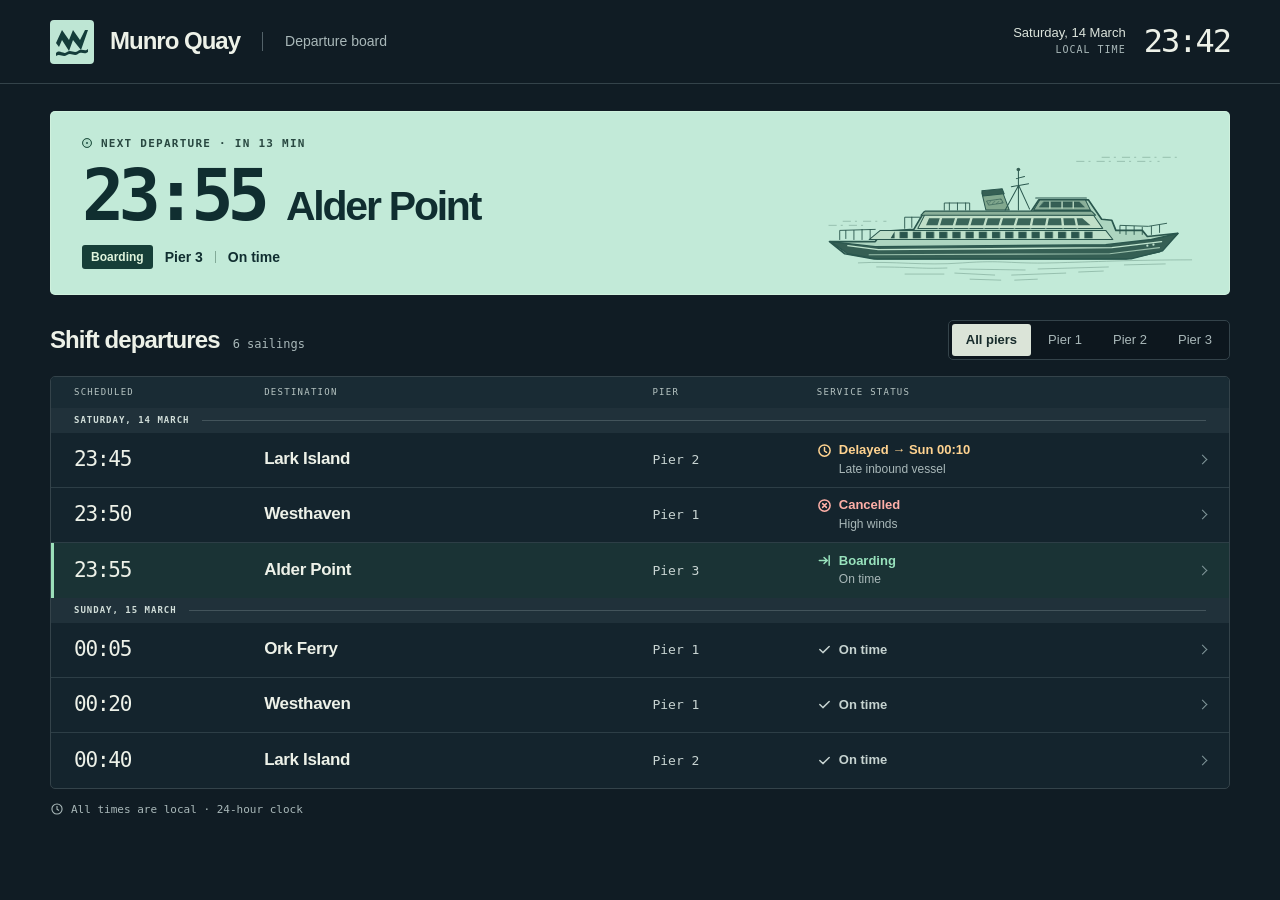
==== docs/examples/ferry/after.html @ fb0c222a "Publish the Incredible Lavi design gallery" ====
<!DOCTYPE html>
<html lang="en">
<head>
<meta charset="utf-8">
<meta name="viewport" content="width=device-width, initial-scale=1">
<meta name="theme-color" content="#101c24">
<title>Munro Quay · Departure board</title>
<style>
:root{color-scheme:dark;--ink:#101c24;--panel:#14242d;--line:#34434a;--paper:#edf1e8;--soft:#a9b8b9;--mint:#b8ead6;--green:#98e2bd;--gold:#ffd390;--red:#ffb0a8;--sans:"Inter",-apple-system,BlinkMacSystemFont,"Segoe UI",Arial,sans-serif;--mono:"IBM Plex Mono",ui-monospace,SFMono-Regular,Menlo,Consolas,monospace}
*{box-sizing:border-box}
body{margin:0;background:var(--ink);color:var(--paper);font:16px/1.35 var(--sans);-webkit-font-smoothing:antialiased}
button{font:inherit;color:inherit;cursor:pointer}
button:focus-visible{outline:3px solid #ffe6a2;outline-offset:3px;z-index:1}
.wrap{width:min(1180px,calc(100% - 96px));margin:auto}
.mast{border-bottom:1px solid var(--line)}
.mast .wrap{display:flex;align-items:center;justify-content:space-between;gap:14px;height:83px}
.brand,.mast-title,.clock,.panel-top,.hero-small,.state,.times,.tabs,.detail-top,.detail-bottom{display:flex;align-items:center}
.brand{gap:16px}.brand svg{width:44px;height:44px;flex:none}
.mast-title{gap:22px}
h1,h2,h3,p{margin:0}
h1{font-size:24px;font-weight:680;letter-spacing:-1px}
.mast-title p{font-size:14px;color:var(--soft);border-left:1px solid #536269;padding-left:22px}
.clock{gap:18px}.clock .date{text-align:right;font-size:13px;color:#dce4dc}
.clock .zone{display:block;font:10px/1.8 var(--mono);letter-spacing:1px;color:var(--soft);text-transform:uppercase}
.clock .readout{font:500 32px/1 var(--mono);letter-spacing:-2px}
main{padding:27px 0 22px}
.hero{position:relative;isolation:isolate;overflow:hidden;display:flex;align-items:center;min-height:184px;padding:24px 32px;background:#c2ead8;color:#102e30;border-radius:5px}
.hero:after{content:"";position:absolute;inset:0;pointer-events:none;box-shadow:inset 0 0 0 1px #eaffeb55;border-radius:inherit}
.hero-info{position:relative;z-index:1;min-width:0}
.hero-small,.eyebrow,.dayline,.colheads,.detail-kicker{font:600 10px/1.2 var(--mono);letter-spacing:1.25px;text-transform:uppercase}
.hero-small{gap:9px;color:#294841;font-size:11px}
.hero-small i{height:10px;width:10px;display:inline-block;background:#1c5145;border-radius:50%;box-shadow:inset 0 0 0 3px #b1ddc9;border:1px solid #275746}
.hero h2{display:flex;gap:22px;align-items:baseline;margin:12px 0 14px;font-size:clamp(31px,3.2vw,50px);font-weight:640;letter-spacing:-.054em;line-height:1.03}
.hero h2 time{font:550 clamp(46px,5.5vw,76px)/.98 var(--mono);letter-spacing:-.085em}
.hero-meta{display:flex;align-items:center;gap:12px;font-size:14px;font-weight:580}
.hero-meta .pipe{width:1px;height:12px;background:#82aa98}
.pill-dark{padding:4px 9px;border-radius:3px;background:#163f38;color:#dff4dc;font-size:12px;font-weight:650}
.hero-art{position:absolute;z-index:0;right:0;bottom:0;width:37%;height:100%;color:#29594f}
.panel-top{justify-content:space-between;gap:18px;margin:25px 0 16px}
.panel-title{display:flex;align-items:baseline;gap:13px}
.panel-title h2{font-size:24px;letter-spacing:-.9px;font-weight:620}
.sailing-count{color:var(--soft);font:12px var(--mono)}
.tabs{gap:3px;background:#0d171e;border:1px solid var(--line);border-radius:5px;padding:3px}
.tabs button{background:transparent;border:0;border-radius:3px;color:var(--soft);padding:7px 14px;font-size:13px;white-space:nowrap}
.tabs button[aria-pressed=true]{background:#dbe4d8;color:#182c2c;font-weight:650}
.tabs button:hover:not([aria-pressed=true]){background:#23343c;color:var(--paper)}
.schedule{border:1px solid var(--line);border-radius:5px;overflow:hidden;background:var(--panel)}
.grid{display:grid;grid-template-columns:minmax(95px,.8fr) minmax(165px,1.72fr) minmax(82px,.68fr) minmax(180px,1.65fr) 16px;align-items:center;column-gap:18px;padding-inline:23px}
.colheads{background:#192b34;height:31px;color:#b6c4c2;font-weight:500;font-size:9px}
.dayline{display:flex;align-items:center;gap:12px;min-height:25px;padding:4px 23px;background:#20313a;color:#d2dfda;font-size:9px;letter-spacing:1px}
.dayline:after{content:"";flex:1;border-bottom:1px solid #43545b}
.row{width:100%;min-height:55px;background:transparent;border:0;border-bottom:1px solid #2d3e46;text-align:left;position:relative}
.row:last-child{border-bottom:0}
.row:focus-visible{outline-offset:-3px}.row:hover{background:#1d3139}
.row .sched{font:500 21px/1.1 var(--mono);letter-spacing:-1.2px}
.dest{font-weight:575;font-size:17px;letter-spacing:-.35px}.dest small{display:none}
.pier{font:13px var(--mono);color:#c8d4d2}
.row.boarding{background:#1a3335;box-shadow:inset 3px 0 #9bdfb9}
.row.boarding:hover{background:#20403f}
.status{min-width:0}.state{gap:7px;font-weight:550;font-size:13px}
.state .glyph{display:inline-flex;justify-content:center;align-items:center;width:15px;height:15px;flex:none}
.glyph svg{display:block;overflow:visible;width:100%;height:100%;stroke:currentColor;stroke-width:1.6;fill:none;stroke-linecap:round;stroke-linejoin:round}
.delayed .state{color:var(--gold)}.cancelled .state{color:var(--red)}.boarding .state{color:var(--green)}.normal .state{color:#c6d3d0}
.sub{display:block;font:12px/1.4 var(--sans);color:var(--soft);margin-left:22px;margin-top:2px}
.arrow{justify-self:end;width:7px;height:7px;border:solid #81969a;border-width:1.5px 1.5px 0 0;transform:rotate(45deg)}
footer{margin-top:13px;color:var(--soft);font:11px/1.4 var(--mono);display:flex;align-items:center;gap:7px}
footer svg{width:14px;height:14px;stroke:currentColor;fill:none;stroke-width:1.25}
dialog{width:min(430px,calc(100% - 32px));padding:0;border:1px solid #506b70;border-radius:7px;background:#172a33;color:var(--paper);box-shadow:0 16px 80px #0009}
dialog::backdrop{background:rgb(4 12 17/.74)}
.detail{padding:24px}
.detail-top{justify-content:space-between;gap:12px}.detail-kicker{color:var(--soft)}
.close{width:35px;height:35px;background:none;border:1px solid #455b61;border-radius:4px;line-height:1;font-size:22px}
.detail h2{font-size:32px;line-height:1.15;letter-spacing:-1.3px;margin:9px 0}
#detail-meta{color:#b5c6c3;font:12px/1.5 var(--mono)}
#detail-state{margin:15px 0 18px}.detail .state{font-size:15px}
.summary{border-top:1px solid #42545a;padding-top:17px}
.summary h3{font-size:13px;margin-bottom:6px}
#summary-text{font-size:16px;line-height:1.55}
.detail-bottom{margin-top:20px;gap:12px}.copy{background:var(--mint);color:#102e30;border:0;border-radius:4px;font-size:13px;font-weight:650;padding:10px 14px}
#feedback{font-size:12px;color:var(--mint)}
@media(min-width:900px) and (max-height:830px){.mast .wrap{height:66px}main{padding-top:18px}.hero{min-height:148px;padding-block:18px}.row{min-height:47px}.panel-top{margin:17px 0 11px}}
@media(max-width:900px){.wrap{width:calc(100% - 46px)}.grid{grid-template-columns:.8fr 1.55fr .7fr 1.7fr 8px;column-gap:12px;padding-inline:18px}.dayline{padding-inline:18px}.hero-art{width:36%}.hero{padding:23px;min-height:155px}.hero h2{gap:15px}.clock{gap:12px}}
@media(max-width:640px){
 .wrap{width:calc(100% - 28px)}.mast .wrap{height:68px}.brand{gap:9px}.brand svg{width:32px;height:32px}.mast-title{display:block}h1{font-size:20px;letter-spacing:-.7px}.mast-title p{padding:0;border:0;font-size:11px;margin-top:1px}
 .clock{flex-direction:column-reverse;align-items:flex-end;gap:2px}.clock .readout{font-size:23px;letter-spacing:-1px}.clock .date{font-size:10px}.clock .zone{display:none}main{padding:13px 0}
 .hero{min-height:136px;padding:15px 15px}.hero h2{display:block;margin:7px 0 9px;font-size:22px;letter-spacing:-.7px}.hero h2 time{display:block;margin-bottom:4px;font-size:40px;letter-spacing:-2.6px}
 .hero-small{font-size:9px;letter-spacing:.8px;gap:5px}.hero-small i{height:8px;width:8px}.hero-meta{gap:7px;font-size:11px}.pill-dark{font-size:10px;padding:3px 6px}.hero-art{width:49%;height:100%;bottom:5%}
 .panel-top{display:block;margin:17px 0 9px}.panel-title{justify-content:space-between}.panel-title h2{font-size:20px}.sailing-count{font-size:10px}
 .tabs{margin-top:9px;gap:2px}.tabs button{flex:1;font-size:13px;min-height:40px;padding:7px 3px}
 .grid{grid-template-columns:47px minmax(0,.88fr) minmax(0,1.1fr) 5px;column-gap:7px;padding-inline:10px}
 .colheads{height:26px;font-size:9px;letter-spacing:.35px}.colheads span span{display:none}.colheads>span:first-child:after{content:"."}.colheads .pier-head,.row .pier{display:none}
 .dayline{min-height:22px;padding:4px 10px;font-size:9.5px;letter-spacing:.55px}.row{min-height:54px}
 .row .sched{font-size:16px;letter-spacing:-.9px}.dest{font-size:15px;line-height:1.25}.dest small{display:block;font:10px/1.3 var(--mono);letter-spacing:0;color:#a9b8b9;margin-top:3px}.state{font-size:12px;gap:4px}.state .glyph{width:12px;height:12px}.sub{margin-left:16px;font-size:11.5px;line-height:1.25}.arrow{height:5px;width:5px}footer{font-size:10px;margin-top:9px}
}
@media(max-width:355px){.wrap{width:calc(100% - 18px)}.grid{grid-template-columns:41px minmax(0,1fr) minmax(0,1fr) 4px;gap:5px;padding-inline:8px}.row .sched{font-size:15px}.hero-art{width:43%}.dest{font-size:13px}.state{font-size:10.5px}}
</style>
</head>
<body>
<header class="mast"><div class="wrap">
 <div class="brand">
  <svg viewBox="0 0 44 44" fill="none" aria-hidden="true"><rect width="44" height="44" rx="4" fill="#BEE6D4"/><g fill="#143D3A"><path d="m6 23 6-13 7 10 4-10 7 10 5-10h3l-7 20-8-10-4 11-7-11-3 7z"/><path d="M6 33c4-4 7 2 11-1s7 2 11-1 7 1 10-2v3c-4 3-6-1-10 2s-7-2-11 1-7-2-11 1z"/></g></svg>
  <div class="mast-title"><h1>Munro Quay</h1><p>Departure board</p></div>
 </div>
 <div class="clock"><div class="date">Saturday, 14 March<span class="zone">Local time</span></div><time class="readout" datetime="23:42" aria-label="Local time 23:42">23:42</time></div>
</div></header>
<main class="wrap">
 <section class="hero" aria-labelledby="next">
  <div class="hero-info">
   <div class="hero-small"><i aria-hidden="true"></i>Next departure · In 13 min</div>
   <h2 id="next"><time datetime="23:55">23:55</time><span>Alder Point</span></h2>
   <div class="hero-meta"><span class="pill-dark">Boarding</span><span>Pier 3</span><span class="pipe"></span><span>On time</span></div>
  </div>
  <svg class="hero-art" aria-hidden="true" viewBox="0 0 430 180" preserveAspectRatio="xMidYMid meet">
   <defs><pattern id="hatch" width="4" height="4" patternUnits="userSpaceOnUse"><path d="M-1 4 4-1m-1 6 2-2" stroke="#325d52" stroke-width=".65"/></pattern><pattern id="glass" width="13" height="13" patternUnits="userSpaceOnUse"><path d="M1 1h8v7H1z" fill="#2a554d"/></pattern></defs>
   <g fill="none" stroke="#739d8b" stroke-width=".8" opacity=".68">
    <path d="M64 149c36-2 63 3 103 0s47 1 88 0 78-3 138-3M82 153c37 0 43 2 70 1m12 1 65 1m12-1 70-2m15-2 41-1M110 160h39m10-1 40 2m16 0 54-2m12-1 25-1m-132 8 31 1m13 0 23-1"/>
    <path d="M279 49h82m-57-4h80M35 112h39m-25-4h43" stroke-dasharray="8 4 2 6"/>
   </g>
   <g stroke="#2a574e" stroke-linejoin="round" stroke-linecap="round">
    <path d="M36 128h45l8-10 30-2 10-17h105l8-12h49l13 19 10 1 4 10h26l5 6 30-3-18 18-33 7H80l-29-5z" fill="#add5c0" stroke-width="1.7"/>
    <path d="m37 128 44 5 227-2 45-5 26-6-15 17-31 8H83l-29-5z" fill="#355f54" stroke-width="1.4"/>
    <path d="m54 132 30 4 230-2 49-6" fill="none" stroke="#c1e5cf" stroke-width="1.3"/>
    <path d="m75 141 237-1 49-6" fill="none" stroke="#99bfab" stroke-width="1.1"/>
    <path d="M86 117h222l7 9H75z" fill="#bddfc9"/><path d="M100 118h196v7H96z" stroke="none" fill="url(#glass)"/>
    <path d="m123 115 7-14 166 1 9 13z" fill="#c1dfc8"/><path d="M134 105h151l8 7H131z" stroke="none" fill="#3a6559"/>
    <path d="m146 104-3 10m18-10-3 10m18-10-3 10m18-10-3 10m18-10-3 10m18-10-3 10m18-10-2 10m17-10-2 10m16-10 1 10m12-10 2 10" stroke="#c1dfc8" stroke-width="2.3"/>
    <path d="M130 98h164l4 4H126zm107-1 6-10h45l5 10z" fill="#8aaf99"/><path d="M247 89h35l5 5h-44z" fill="#355e54" stroke-width=".6"/><path d="M253 89v6m12-6v6m11-6v6" stroke="#c1dfc8" stroke-width="1.3"/>
    <path d="M239 85h50m-99 12-4-17 20-2 7 19z" fill="#81a88e"/><path d="m187 83-1-5 20-2 2 5z" fill="#355f54"/><path d="m191 88 14-2 2 4-14 2z" fill="url(#hatch)" stroke-width=".6"/>
    <path d="M222 97V63m-7 11 17-3m-12-5 8-2m-6-1v-5m0 15-13 24m13-25 11 24" fill="none" stroke-width="1"/><circle cx="222" cy="57" r="1.8" fill="#355f54" stroke="none"/>
    <g stroke-width=".9" fill="none"><path d="M46 126v-9l35-1m-29 9v-8m8 9v-9m8 9v-10m8 9v-9m246 4v-8l28 1 18-3m-40 11v-8m8 8v-8m8 8v-7m9 7v-8m8 6v-7"/>
     <path d="M110 115v-11h15m-8 10v-10m32-7v-7h25v7m-20-7v7m8-7v7m8-7v7"/></g>
    <circle cx="349" cy="132" r="1.1" fill="#bedfcd" stroke="none"/><circle cx="355" cy="131" r="1.1" fill="#bedfcd" stroke="none"/>
   </g>
  </svg>
 </section>
 <section aria-labelledby="shift">
  <div class="panel-top"><div class="panel-title"><h2 id="shift">Shift departures</h2><span id="count" class="sailing-count" aria-live="polite"></span></div>
   <div class="tabs" role="group" aria-label="Filter departures by pier"><button type="button" data-pier="0" aria-pressed="true">All piers</button><button type="button" data-pier="1" aria-pressed="false">Pier 1</button><button type="button" data-pier="2" aria-pressed="false">Pier 2</button><button type="button" data-pier="3" aria-pressed="false">Pier 3</button></div>
  </div>
  <div class="schedule"><div class="grid colheads" aria-hidden="true"><span>Sched<span>uled</span></span><span>Destination</span><span class="pier-head">Pier</span><span>Service status</span></div><div id="list"></div></div>
 </section>
 <footer><svg aria-hidden="true" viewBox="0 0 16 16"><circle cx="8" cy="8" r="5.8"/><path d="M8 4.5v3.8l2.3 1.5"/></svg>All times are local · 24-hour clock</footer>
</main>
<dialog id="details" aria-labelledby="detail-name" aria-describedby="summary-text"><div class="detail">
 <div class="detail-top"><span class="detail-kicker">Sailing details</span><button class="close" type="button" aria-label="Close sailing details">×</button></div>
 <h2 id="detail-name"></h2><p id="detail-meta"></p><div id="detail-state"></div>
 <div class="summary"><h3>Caller summary</h3><p id="summary-text"></p></div>
 <div class="detail-bottom"><button class="copy" type="button">Copy summary</button><span id="feedback" role="status"></span></div>
</div></dialog>
<script>
const days = ['Saturday, 14 March','Sunday, 15 March'];
const sailings = [
 {day:0,time:'23:45',to:'Lark Island',pier:2,type:'delayed',status:'Delayed → Sun 00:10',note:'Late inbound vessel',summary:'Saturday’s 23:45 sailing to Lark Island from Pier 2 is delayed because the inbound vessel is late. It is now due to depart at 00:10 on Sunday.'},
 {day:0,time:'23:50',to:'Westhaven',pier:1,type:'cancelled',status:'Cancelled',note:'High winds',summary:'Saturday’s 23:50 sailing to Westhaven from Pier 1 is cancelled because of high winds. Sunday’s 00:20 departure from Pier 1 is a separate Westhaven service and is on time.'},
 {day:0,time:'23:55',to:'Alder Point',pier:3,type:'boarding',status:'Boarding',note:'On time',summary:'Saturday’s 23:55 sailing to Alder Point is boarding at Pier 3 and is on time.'},
 {day:1,time:'00:05',to:'Ork Ferry',pier:1,type:'normal',status:'On time'},
 {day:1,time:'00:20',to:'Westhaven',pier:1,type:'normal',status:'On time',summary:'Sunday’s 00:20 sailing to Westhaven from Pier 1 is on time. It is a separate service from Saturday’s cancelled 23:50 sailing.'},
 {day:1,time:'00:40',to:'Lark Island',pier:2,type:'normal',status:'On time'}
];
const marks = {
 delayed:'<circle cx="8" cy="8" r="6"/><path d="M8 4.7v3.8l2.2 1.4"/>',
 cancelled:'<circle cx="8" cy="8" r="6"/><path d="m6 6 4 4m0-4-4 4"/>',
 boarding:'<path d="M2.5 8h8m-3-3.2L11 8l-3.5 3.2M13 3v10"/>',
 normal:'<path d="m3 8 3.3 3.3L13 4.8"/>'
};
const list=document.getElementById('list'), dialog=document.getElementById('details');
const buttons=[...document.querySelectorAll('[data-pier]')];
function status(s){ return '<span class="state"><span class="glyph" aria-hidden="true"><svg viewBox="0 0 16 16">'+marks[s.type]+'</svg></span>'+s.status+'</span>'; }
function render(pier){
 const visible=sailings.filter(s=>!pier||s.pier===pier);
 document.getElementById('count').textContent=visible.length+(visible.length===1?' sailing':' sailings');
 list.replaceChildren();
 days.forEach((day,dayIndex)=>{
  const group=visible.filter(s=>s.day===dayIndex);
  if(!group.length)return;
  const section=document.createElement('section');
  const label=document.createElement('h3');label.className='dayline';label.textContent=day;section.append(label);
  group.forEach(s=>{
   const row=document.createElement('button');row.type='button';row.className='row grid '+s.type;
   const displayStatus=s.type==='delayed'?'Delayed until Sunday 00:10':s.status;
   row.setAttribute('aria-label',[day,s.time,s.to,'Pier '+s.pier,displayStatus,s.note,'Sailing details'].filter(Boolean).join(', '));
   row.innerHTML='<time class="sched">'+s.time+'</time><span class="dest">'+s.to+'<small>Pier '+s.pier+'</small></span><span class="pier">Pier '+s.pier+'</span><span class="status">'+status(s)+(s.note?'<span class="sub">'+s.note+'</span>':'')+'</span><span class="arrow" aria-hidden="true"></span>';
   row.addEventListener('click',()=>openDetail(s));section.append(row);
  });
  list.append(section);
 });
 buttons.forEach(b=>b.setAttribute('aria-pressed',String(Number(b.dataset.pier)===pier)));
}
function openDetail(s){
 document.getElementById('detail-name').textContent=s.to;
 document.getElementById('detail-meta').textContent=days[s.day]+' · '+s.time+' · Pier '+s.pier;
 const state=document.getElementById('detail-state');state.className=s.type;state.innerHTML=status(s);
 document.getElementById('summary-text').textContent=s.summary||'Sunday’s '+s.time+' sailing to '+s.to+' from Pier '+s.pier+' is on time.';
 document.getElementById('feedback').textContent='';dialog.showModal();
}
buttons.forEach(b=>b.addEventListener('click',()=>render(Number(b.dataset.pier))));
document.querySelector('.close').addEventListener('click',()=>dialog.close());
dialog.addEventListener('click',e=>{if(e.target===dialog){const r=dialog.getBoundingClientRect();if(e.clientX<r.left||e.clientX>r.right||e.clientY<r.top||e.clientY>r.bottom)dialog.close();}});
document.querySelector('.copy').addEventListener('click',async()=>{
 const summary=document.getElementById('summary-text');
 const range=document.createRange();range.selectNodeContents(summary);
 const selection=window.getSelection();selection.removeAllRanges();selection.addRange(range);
 const feedback=document.getElementById('feedback');
 feedback.textContent='Summary selected for copying';
 let copied=false;
 try{copied=document.execCommand('copy');}catch{}
 if(!copied){try{await navigator.clipboard.writeText(summary.textContent);copied=true;}catch{}}
 if(copied){selection.removeAllRanges();feedback.textContent='Copied';}
});
render(0);
</script>
</body>
</html>
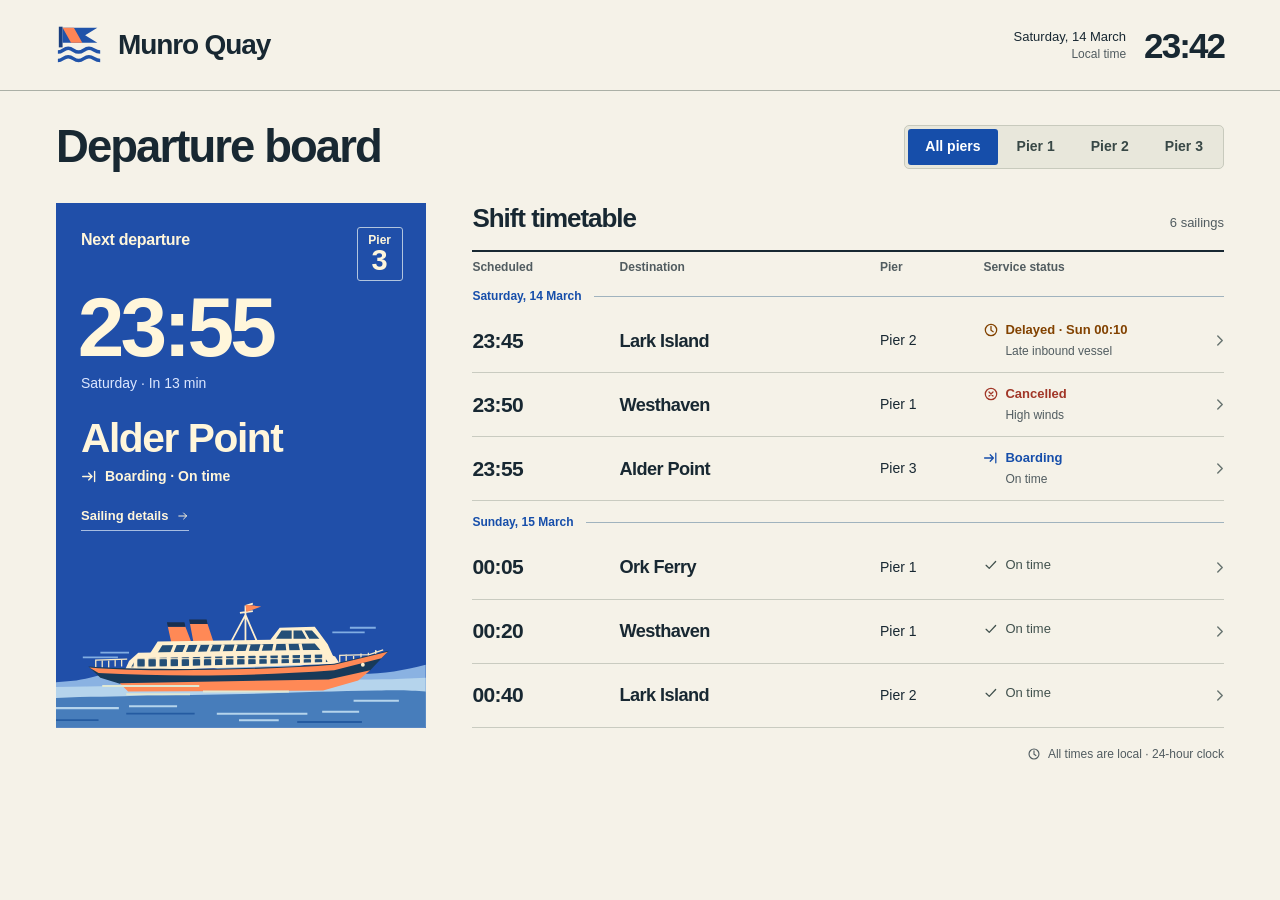
==== commit 92db0e7b: "Publish revised screen art direction and three redesigned demos" ====
--- a/docs/examples/ferry/after.html
+++ b/docs/examples/ferry/after.html
@@ -1,211 +1,386 @@
-<!DOCTYPE html>
+<!doctype html>
 <html lang="en">
 <head>
 <meta charset="utf-8">
-<meta name="viewport" content="width=device-width, initial-scale=1">
-<meta name="theme-color" content="#101c24">
+<meta name="viewport" content="width=device-width,initial-scale=1">
+<meta name="theme-color" content="#f5f2e8">
 <title>Munro Quay · Departure board</title>
 <style>
-:root{color-scheme:dark;--ink:#101c24;--panel:#14242d;--line:#34434a;--paper:#edf1e8;--soft:#a9b8b9;--mint:#b8ead6;--green:#98e2bd;--gold:#ffd390;--red:#ffb0a8;--sans:"Inter",-apple-system,BlinkMacSystemFont,"Segoe UI",Arial,sans-serif;--mono:"IBM Plex Mono",ui-monospace,SFMono-Regular,Menlo,Consolas,monospace}
-*{box-sizing:border-box}
-body{margin:0;background:var(--ink);color:var(--paper);font:16px/1.35 var(--sans);-webkit-font-smoothing:antialiased}
-button{font:inherit;color:inherit;cursor:pointer}
-button:focus-visible{outline:3px solid #ffe6a2;outline-offset:3px;z-index:1}
-.wrap{width:min(1180px,calc(100% - 96px));margin:auto}
-.mast{border-bottom:1px solid var(--line)}
-.mast .wrap{display:flex;align-items:center;justify-content:space-between;gap:14px;height:83px}
-.brand,.mast-title,.clock,.panel-top,.hero-small,.state,.times,.tabs,.detail-top,.detail-bottom{display:flex;align-items:center}
-.brand{gap:16px}.brand svg{width:44px;height:44px;flex:none}
-.mast-title{gap:22px}
-h1,h2,h3,p{margin:0}
-h1{font-size:24px;font-weight:680;letter-spacing:-1px}
-.mast-title p{font-size:14px;color:var(--soft);border-left:1px solid #536269;padding-left:22px}
-.clock{gap:18px}.clock .date{text-align:right;font-size:13px;color:#dce4dc}
-.clock .zone{display:block;font:10px/1.8 var(--mono);letter-spacing:1px;color:var(--soft);text-transform:uppercase}
-.clock .readout{font:500 32px/1 var(--mono);letter-spacing:-2px}
-main{padding:27px 0 22px}
-.hero{position:relative;isolation:isolate;overflow:hidden;display:flex;align-items:center;min-height:184px;padding:24px 32px;background:#c2ead8;color:#102e30;border-radius:5px}
-.hero:after{content:"";position:absolute;inset:0;pointer-events:none;box-shadow:inset 0 0 0 1px #eaffeb55;border-radius:inherit}
-.hero-info{position:relative;z-index:1;min-width:0}
-.hero-small,.eyebrow,.dayline,.colheads,.detail-kicker{font:600 10px/1.2 var(--mono);letter-spacing:1.25px;text-transform:uppercase}
-.hero-small{gap:9px;color:#294841;font-size:11px}
-.hero-small i{height:10px;width:10px;display:inline-block;background:#1c5145;border-radius:50%;box-shadow:inset 0 0 0 3px #b1ddc9;border:1px solid #275746}
-.hero h2{display:flex;gap:22px;align-items:baseline;margin:12px 0 14px;font-size:clamp(31px,3.2vw,50px);font-weight:640;letter-spacing:-.054em;line-height:1.03}
-.hero h2 time{font:550 clamp(46px,5.5vw,76px)/.98 var(--mono);letter-spacing:-.085em}
-.hero-meta{display:flex;align-items:center;gap:12px;font-size:14px;font-weight:580}
-.hero-meta .pipe{width:1px;height:12px;background:#82aa98}
-.pill-dark{padding:4px 9px;border-radius:3px;background:#163f38;color:#dff4dc;font-size:12px;font-weight:650}
-.hero-art{position:absolute;z-index:0;right:0;bottom:0;width:37%;height:100%;color:#29594f}
-.panel-top{justify-content:space-between;gap:18px;margin:25px 0 16px}
-.panel-title{display:flex;align-items:baseline;gap:13px}
-.panel-title h2{font-size:24px;letter-spacing:-.9px;font-weight:620}
-.sailing-count{color:var(--soft);font:12px var(--mono)}
-.tabs{gap:3px;background:#0d171e;border:1px solid var(--line);border-radius:5px;padding:3px}
-.tabs button{background:transparent;border:0;border-radius:3px;color:var(--soft);padding:7px 14px;font-size:13px;white-space:nowrap}
-.tabs button[aria-pressed=true]{background:#dbe4d8;color:#182c2c;font-weight:650}
-.tabs button:hover:not([aria-pressed=true]){background:#23343c;color:var(--paper)}
-.schedule{border:1px solid var(--line);border-radius:5px;overflow:hidden;background:var(--panel)}
-.grid{display:grid;grid-template-columns:minmax(95px,.8fr) minmax(165px,1.72fr) minmax(82px,.68fr) minmax(180px,1.65fr) 16px;align-items:center;column-gap:18px;padding-inline:23px}
-.colheads{background:#192b34;height:31px;color:#b6c4c2;font-weight:500;font-size:9px}
-.dayline{display:flex;align-items:center;gap:12px;min-height:25px;padding:4px 23px;background:#20313a;color:#d2dfda;font-size:9px;letter-spacing:1px}
-.dayline:after{content:"";flex:1;border-bottom:1px solid #43545b}
-.row{width:100%;min-height:55px;background:transparent;border:0;border-bottom:1px solid #2d3e46;text-align:left;position:relative}
-.row:last-child{border-bottom:0}
-.row:focus-visible{outline-offset:-3px}.row:hover{background:#1d3139}
-.row .sched{font:500 21px/1.1 var(--mono);letter-spacing:-1.2px}
-.dest{font-weight:575;font-size:17px;letter-spacing:-.35px}.dest small{display:none}
-.pier{font:13px var(--mono);color:#c8d4d2}
-.row.boarding{background:#1a3335;box-shadow:inset 3px 0 #9bdfb9}
-.row.boarding:hover{background:#20403f}
-.status{min-width:0}.state{gap:7px;font-weight:550;font-size:13px}
-.state .glyph{display:inline-flex;justify-content:center;align-items:center;width:15px;height:15px;flex:none}
-.glyph svg{display:block;overflow:visible;width:100%;height:100%;stroke:currentColor;stroke-width:1.6;fill:none;stroke-linecap:round;stroke-linejoin:round}
-.delayed .state{color:var(--gold)}.cancelled .state{color:var(--red)}.boarding .state{color:var(--green)}.normal .state{color:#c6d3d0}
-.sub{display:block;font:12px/1.4 var(--sans);color:var(--soft);margin-left:22px;margin-top:2px}
-.arrow{justify-self:end;width:7px;height:7px;border:solid #81969a;border-width:1.5px 1.5px 0 0;transform:rotate(45deg)}
-footer{margin-top:13px;color:var(--soft);font:11px/1.4 var(--mono);display:flex;align-items:center;gap:7px}
-footer svg{width:14px;height:14px;stroke:currentColor;fill:none;stroke-width:1.25}
-dialog{width:min(430px,calc(100% - 32px));padding:0;border:1px solid #506b70;border-radius:7px;background:#172a33;color:var(--paper);box-shadow:0 16px 80px #0009}
-dialog::backdrop{background:rgb(4 12 17/.74)}
-.detail{padding:24px}
-.detail-top{justify-content:space-between;gap:12px}.detail-kicker{color:var(--soft)}
-.close{width:35px;height:35px;background:none;border:1px solid #455b61;border-radius:4px;line-height:1;font-size:22px}
-.detail h2{font-size:32px;line-height:1.15;letter-spacing:-1.3px;margin:9px 0}
-#detail-meta{color:#b5c6c3;font:12px/1.5 var(--mono)}
-#detail-state{margin:15px 0 18px}.detail .state{font-size:15px}
-.summary{border-top:1px solid #42545a;padding-top:17px}
-.summary h3{font-size:13px;margin-bottom:6px}
-#summary-text{font-size:16px;line-height:1.55}
-.detail-bottom{margin-top:20px;gap:12px}.copy{background:var(--mint);color:#102e30;border:0;border-radius:4px;font-size:13px;font-weight:650;padding:10px 14px}
-#feedback{font-size:12px;color:var(--mint)}
-@media(min-width:900px) and (max-height:830px){.mast .wrap{height:66px}main{padding-top:18px}.hero{min-height:148px;padding-block:18px}.row{min-height:47px}.panel-top{margin:17px 0 11px}}
-@media(max-width:900px){.wrap{width:calc(100% - 46px)}.grid{grid-template-columns:.8fr 1.55fr .7fr 1.7fr 8px;column-gap:12px;padding-inline:18px}.dayline{padding-inline:18px}.hero-art{width:36%}.hero{padding:23px;min-height:155px}.hero h2{gap:15px}.clock{gap:12px}}
-@media(max-width:640px){
- .wrap{width:calc(100% - 28px)}.mast .wrap{height:68px}.brand{gap:9px}.brand svg{width:32px;height:32px}.mast-title{display:block}h1{font-size:20px;letter-spacing:-.7px}.mast-title p{padding:0;border:0;font-size:11px;margin-top:1px}
- .clock{flex-direction:column-reverse;align-items:flex-end;gap:2px}.clock .readout{font-size:23px;letter-spacing:-1px}.clock .date{font-size:10px}.clock .zone{display:none}main{padding:13px 0}
- .hero{min-height:136px;padding:15px 15px}.hero h2{display:block;margin:7px 0 9px;font-size:22px;letter-spacing:-.7px}.hero h2 time{display:block;margin-bottom:4px;font-size:40px;letter-spacing:-2.6px}
- .hero-small{font-size:9px;letter-spacing:.8px;gap:5px}.hero-small i{height:8px;width:8px}.hero-meta{gap:7px;font-size:11px}.pill-dark{font-size:10px;padding:3px 6px}.hero-art{width:49%;height:100%;bottom:5%}
- .panel-top{display:block;margin:17px 0 9px}.panel-title{justify-content:space-between}.panel-title h2{font-size:20px}.sailing-count{font-size:10px}
- .tabs{margin-top:9px;gap:2px}.tabs button{flex:1;font-size:13px;min-height:40px;padding:7px 3px}
- .grid{grid-template-columns:47px minmax(0,.88fr) minmax(0,1.1fr) 5px;column-gap:7px;padding-inline:10px}
- .colheads{height:26px;font-size:9px;letter-spacing:.35px}.colheads span span{display:none}.colheads>span:first-child:after{content:"."}.colheads .pier-head,.row .pier{display:none}
- .dayline{min-height:22px;padding:4px 10px;font-size:9.5px;letter-spacing:.55px}.row{min-height:54px}
- .row .sched{font-size:16px;letter-spacing:-.9px}.dest{font-size:15px;line-height:1.25}.dest small{display:block;font:10px/1.3 var(--mono);letter-spacing:0;color:#a9b8b9;margin-top:3px}.state{font-size:12px;gap:4px}.state .glyph{width:12px;height:12px}.sub{margin-left:16px;font-size:11.5px;line-height:1.25}.arrow{height:5px;width:5px}footer{font-size:10px;margin-top:9px}
-}
-@media(max-width:355px){.wrap{width:calc(100% - 18px)}.grid{grid-template-columns:41px minmax(0,1fr) minmax(0,1fr) 4px;gap:5px;padding-inline:8px}.row .sched{font-size:15px}.hero-art{width:43%}.dest{font-size:13px}.state{font-size:10.5px}}
+:root {
+  color-scheme: light;
+  --paper: #f5f2e8;
+  --ink: #182832;
+  --muted: #515c60;
+  --line: #c9cbc0;
+  --blue: #164eaa;
+  --poster: #204fa9;
+  --cream: #fff6db;
+  --orange: #ff8a5a;
+  --font: "Helvetica Neue", -apple-system, BlinkMacSystemFont, "Segoe UI", Arial, sans-serif;
+}
+* {box-sizing:border-box}
+body {margin:0; background:var(--paper); color:var(--ink); font:16px/1.4 var(--font); -webkit-font-smoothing:antialiased; font-variant-numeric:tabular-nums}
+h1,h2,h3,p {margin:0}
+button {font:inherit; color:inherit; cursor:pointer; -webkit-tap-highlight-color:transparent}
+button:focus-visible {outline:3px solid var(--blue); outline-offset:3px; z-index:1}
+.frame {max-width:1440px; margin-inline:auto; padding-inline:clamp(22px,4.375vw,76px)}
+.topbar .frame {display:flex; align-items:center; justify-content:space-between; gap:16px; min-height:90px}
+.topbar {border-bottom:1px solid #abb0a6}
+.brand {display:flex; align-items:center; gap:15px; font-size:28px; font-weight:720; letter-spacing:-.04em; line-height:1}
+.brand svg {width:47px; height:43px; flex:none}
+.clock {display:grid; grid-template-columns:auto auto; column-gap:18px; align-items:center; font-size:13px; text-align:right; line-height:1.35}
+.clock-label {display:block; color:var(--muted); font-size:12px}
+.clock time {font-size:35px; line-height:1; font-weight:550; letter-spacing:-.055em}
+.toolbar {display:flex; justify-content:space-between; align-items:center; gap:20px; padding:27px 0 24px}
+h1 {font-size:clamp(31px,3.55vw,49px); font-weight:650; letter-spacing:-.042em; line-height:1.05}
+.filters {display:flex; gap:2px; padding:3px; background:#e8e7db; border:1px solid #c8cabd; border-radius:5px}
+.filters button {background:none; border:0; border-radius:3px; min-height:36px; padding:5px 17px; color:#384846; font-size:14px; font-weight:550; white-space:nowrap}
+.filters button:hover {background:#d9ded5}
+.filters button[aria-pressed=true] {background:var(--blue); color:#fff; font-weight:660}
+.layout {display:grid; grid-template-columns:minmax(280px,.91fr) minmax(0,1.85fr); gap:clamp(26px,3.65vw,57px); align-items:start}
+.poster {position:relative; overflow:hidden; isolation:isolate; background:var(--poster); color:var(--cream); display:flex; flex-direction:column; align-self:stretch; min-width:0}
+.poster-info {position:relative; z-index:1; padding:26px 25px 0}
+.poster-label {font-size:16px; font-weight:600; letter-spacing:-.018em; margin-bottom:35px}
+.pier-sign {position:absolute; right:23px; top:24px; text-align:center; display:grid; justify-items:center; gap:0; color:var(--cream); line-height:1; border:1.5px solid #b2c5de; border-radius:3px; padding:6px 10px 4px; min-width:46px}
+.pier-sign span {font-size:12px; font-weight:620}
+.pier-sign b {font-size:29px; font-weight:690; line-height:1.03}
+.hero-time {font-size:clamp(67px,6.55vw,102px); font-weight:590; letter-spacing:-.045em; line-height:1; display:block; margin-left:-.04em}
+.hero-when {font-size:14px; color:#dce7ff; margin-top:4px; font-weight:500}
+.hero-to {font-size:clamp(31px,3.18vw,48px); line-height:1.08; font-weight:620; letter-spacing:-.035em; margin:23px 0 7px}
+.hero-state {display:flex; align-items:center; gap:7px; font-size:14px; font-weight:550; line-height:1.35}
+.icon {width:16px; height:16px; display:inline-block; vertical-align:middle; flex:none; fill:none; stroke:currentColor; stroke-width:1.6; stroke-linecap:round; stroke-linejoin:round}
+.hero-state .icon {width:17px; height:17px}
+.poster .open-detail {position:relative; z-index:1; align-self:flex-start; margin:17px 0 0 25px; display:inline-flex; align-items:center; gap:9px; color:var(--cream); font-size:13px; font-weight:550; background:transparent; border:none; border-bottom:1px solid #a7bde1; padding:4px 0}
+.poster .open-detail:focus-visible {outline-color:var(--cream)}
+.poster .open-detail:hover {border-bottom-color:var(--cream)}
+.open-detail .icon {width:12px; height:12px}
+.art {display:block; width:100%; margin-top:auto; min-height:115px; overflow:hidden; aspect-ratio:400/151; max-height:196px}
+.art svg.mobile-art {display:none}
+.art svg {display:block; width:100%; height:100%}
+.timetable {min-width:0}
+.schedule-title {display:flex; align-items:baseline; justify-content:space-between; gap:16px; padding:1px 0 16px; border-bottom:2px solid var(--ink)}
+.schedule-title h2 {font-size:26px; font-weight:640; letter-spacing:-.04em; line-height:1.15}
+#count {font-size:13px; color:var(--muted); white-space:nowrap}
+.grid {display:grid; grid-template-columns: minmax(64px,.68fr) minmax(112px,1.25fr) minmax(43px,.46fr) minmax(119px,1.1fr) 10px; column-gap:12px; align-items:center}
+.mobile-col-name {display:none}
+.columns {font-size:12px; color:var(--muted); font-weight:550; min-height:32px}
+.dayline {font-size:12px; font-weight:650; display:flex; align-items:center; gap:12px; color:var(--blue); line-height:1.3; padding:5px 0; background:var(--paper)}
+.dayline:after {content:""; flex:1; border-bottom:1px solid #a0b3be}
+.group + .group {margin-top:9px}
+.row {appearance:none; width:100%; border:0; border-bottom:1px solid var(--line); background:transparent; text-align:left; position:relative; min-height:55px; padding:6px 0; line-height:1.22}
+.row:hover {background:#e8ece3}
+.row:focus-visible {outline-offset:1px}
+.sched {font-size:21px; font-weight:550; letter-spacing:-.028em}
+.dest {font-size:clamp(16px,1.42vw,20px); font-weight:610; letter-spacing:-.032em}
+.dest small {display:none}
+.pier {font-size:14px; font-weight:490}
+.status-line {display:inline-flex; align-items:center; gap:6px; font-size:13px; line-height:1.25; font-weight:650}
+.normal .status-line {font-weight:500; color:#41514d}
+.delayed .status-line {color:#824200}
+.cancelled .status-line {color:#a13627}
+.boarding .status-line {color:var(--blue)}
+.status .sub {display:block; padding-left:22px; font-size:12px; color:var(--muted); margin-top:2px; line-height:1.3}
+.row-arrow {width:8px; height:13px; color:#67736f; justify-self:end}
+footer {margin:18px 0 23px; color:var(--muted); display:flex; align-items:center; justify-content:flex-end; gap:7px; font-size:12px}
+footer .icon {width:14px; height:14px}
+.symbols {width:0; height:0; position:absolute; overflow:hidden}
+dialog {width:min(427px,calc(100% - 30px)); padding:0; max-height:calc(100% - 32px); overflow:auto; color:var(--ink); background:var(--paper); border:0; border-top:7px solid var(--poster); box-shadow:0 16px 64px #16273940}
+dialog::backdrop {background:#18293378}
+.detail {padding:18px 24px 24px}
+.detail-top {display:flex; align-items:center; justify-content:space-between; gap:16px}
+.detail-kicker {display:flex; align-items:center; gap:8px; font-size:14px; font-weight:600; color:var(--blue)}
+.detail-kicker .icon {width:19px; height:19px}
+.close {width:42px; height:42px; margin-right:-9px; display:grid; place-items:center; border:0; background:transparent; border-radius:3px}
+.close:hover {background:#e8e7db}
+.close .icon {width:20px; height:20px}
+.detail h2 {font-size:36px; font-weight:640; letter-spacing:-.045em; line-height:1.08; margin:12px 0 13px}
+.detail-meta {display:grid; grid-template-columns:1fr 1fr; gap:12px; padding:13px 0; border-block:1px solid var(--line)}
+.detail-meta dt {font-size:12px; color:var(--muted)}
+.detail-meta dd {font-size:18px; margin:2px 0 0; font-weight:550; letter-spacing:-.02em}
+.detail-meta dd span {display:block; font-size:12px; color:var(--muted); font-weight:400; margin-top:2px; letter-spacing:0}
+#detail-state {margin:13px 0 23px}
+.summary h3 {font-size:17px; letter-spacing:-.025em; margin-bottom:6px}
+#summary-text {font-size:16px; line-height:1.55}
+.detail-bottom {display:flex; align-items:center; gap:12px; margin-top:20px}
+.copy {display:flex; align-items:center; gap:8px; min-height:42px; padding:8px 13px; color:#fff; border:0; border-radius:3px; background:var(--blue); font-size:14px; font-weight:600}
+.copy:hover {background:#133d89}
+#feedback {font-size:13px; color:var(--blue)}
+@media(min-width:1000px) and (min-height:830px) {
+  .toolbar {padding-block:32px}
+  .row {min-height:64px}
+}
+@media(max-width:950px) and (min-width:721px) {
+  .frame {padding-inline:24px}
+  .layout {grid-template-columns:minmax(225px,.74fr) minmax(0,1.65fr); gap:22px}
+  .poster-info {padding:20px 16px 0}
+  .poster .open-detail {margin-left:16px}
+  .pier-sign {right:14px; top:16px; min-width:39px; padding:5px 7px 3px}
+  .poster-label {font-size:14px}
+  .hero-to {font-size:29px}
+  .hero-time {font-size:64px}
+  .grid {grid-template-columns:56px minmax(89px,1.12fr) 34px minmax(104px,1fr) 7px; gap:7px}
+  .status .sub {padding-left:0}
+  .pier {font-size:13px}
+  .row {min-height:56px}
+}
+@media(max-width:720px) {
+  .frame {padding-inline:clamp(14px,4vw,24px)}
+  .topbar .frame {min-height:65px}
+  .brand {gap:9px; font-size:22px}
+  .brand svg {width:33px; height:31px}
+  .clock {display:flex; flex-direction:column-reverse; align-items:flex-end; gap:3px; font-size:12px; line-height:1.15}
+  .clock-label {display:none}
+  .clock time {font-size:23px; letter-spacing:-.04em}
+  .toolbar {display:grid; gap:10px; padding:15px 0 12px}
+  h1 {font-size:31px}
+  .filters {justify-self:start}
+  .filters button {min-height:35px; padding-inline:16px; font-size:13px}
+  .layout {grid-template-columns:1fr; gap:17px}
+  .poster {min-height:179px; display:block; padding-bottom:16px}
+  .poster-info {padding:13px 15px 0}
+  .poster-label {font-size:13px; margin-bottom:8px}
+  .pier-sign {top:13px; right:14px; min-width:37px; padding:4px 6px 3px}
+  .pier-sign span {font-size:12px}
+  .pier-sign b {font-size:24px}
+  .hero-time {font-size:50px}
+  .hero-when {font-size:12px; margin-top:1px}
+  .hero-to {font-size:26px; margin:10px 0 3px}
+  .hero-state {font-size:12px; gap:4px}
+  .hero-state .icon {width:14px; height:14px}
+  .poster-label:after {content:" →"; margin-left:3px}
+  .poster .open-detail {position:absolute; inset:0; width:100%; height:100%; z-index:2; margin:0; border:0; padding:0; font-size:0}
+  .poster .open-detail .icon {display:none}
+  .poster .open-detail:focus-visible {outline-offset:-4px}
+  .art {position:absolute; inset:auto 0 0; width:100%; height:100px; min-height:0; max-height:none; aspect-ratio:auto; z-index:0; pointer-events:none}
+  .art svg.desktop-art {display:none}
+  .art svg.mobile-art {display:block}
+  .schedule-title {padding:0 0 7px}
+  .schedule-title h2 {font-size:22px}
+  #count {font-size:12px}
+  .full-col-name {display:none}
+  .mobile-col-name {display:inline}
+  .columns {min-height:29px; font-size:12px}
+  .grid {grid-template-columns:54px minmax(85px,1fr) minmax(125px,1.15fr) 7px; gap:7px}
+  .row {min-height:48px; padding-block:5px}
+  .row .pier,.columns .pier-col {display:none}
+  .sched {font-size:16px; letter-spacing:-.035em}
+  .dest {font-size:15px; line-height:1.22; letter-spacing:-.025em}
+  .dest small {display:block; font-size:12px; line-height:1.3; font-weight:480; color:var(--muted); letter-spacing:0; margin-top:2px}
+  .dayline {font-size:12px; padding:3px 0}
+  .group + .group {margin-top:6px}
+  .status-line {font-size:12px; gap:4px}
+  .status-line .icon {width:13px; height:13px}
+  .status .sub {font-size:12px; padding-left:17px; margin-top:2px}
+  footer {margin:11px 0 18px; justify-content:flex-start; font-size:11px}
+}
+@media(min-width:470px) and (max-width:720px) {
+  .toolbar {display:flex}
+  h1 {font-size:27px}
+  .filters button {padding-inline:11px}
+  .art {width:100%; height:116px}
+  .row {min-height:52px}
+  .grid {grid-template-columns:64px minmax(95px,1.1fr) 42px minmax(100px,1fr) 7px}
+  .row .pier,.columns .pier-col {display:block}
+  .dest small {display:none}
+}
+@media(max-width:374px) {
+  .frame {padding-inline:12px}
+  .grid {grid-template-columns:48px minmax(86px,1fr) minmax(114px,1.17fr) 6px; gap:6px}
+  .art {height:91px}
+}
 </style>
 </head>
 <body>
-<header class="mast"><div class="wrap">
- <div class="brand">
-  <svg viewBox="0 0 44 44" fill="none" aria-hidden="true"><rect width="44" height="44" rx="4" fill="#BEE6D4"/><g fill="#143D3A"><path d="m6 23 6-13 7 10 4-10 7 10 5-10h3l-7 20-8-10-4 11-7-11-3 7z"/><path d="M6 33c4-4 7 2 11-1s7 2 11-1 7 1 10-2v3c-4 3-6-1-10 2s-7-2-11 1-7-2-11 1z"/></g></svg>
-  <div class="mast-title"><h1>Munro Quay</h1><p>Departure board</p></div>
- </div>
- <div class="clock"><div class="date">Saturday, 14 March<span class="zone">Local time</span></div><time class="readout" datetime="23:42" aria-label="Local time 23:42">23:42</time></div>
+<svg class="symbols" xmlns="http://www.w3.org/2000/svg" aria-hidden="true">
+  <symbol id="i-delay" viewBox="0 0 20 20"><circle cx="10" cy="10" r="7.1"/><path d="M10 5.6v4.8l2.7 1.8"/></symbol>
+  <symbol id="i-cancel" viewBox="0 0 20 20"><circle cx="10" cy="10" r="7.1"/><path d="m7.5 7.5 5 5m0-5-5 5"/></symbol>
+  <symbol id="i-boarding" viewBox="0 0 20 20"><path d="M2 10h11m-4-4 4 4-4 4m7-10v12"/></symbol>
+  <symbol id="i-normal" viewBox="0 0 20 20"><path d="m3.9 10.4 3.9 3.8 8-8.6"/></symbol>
+  <symbol id="i-arrow" viewBox="0 0 20 20"><path d="M3 10h13m-5-5 5 5-5 5"/></symbol>
+  <symbol id="i-chevron" viewBox="0 0 9 14"><path d="m2 2 5 5-5 5"/></symbol>
+  <symbol id="i-close" viewBox="0 0 20 20"><path d="m4 4 12 12m0-12L4 16"/></symbol>
+  <symbol id="i-copy" viewBox="0 0 20 20"><path d="M7 7h10v11H7zM3 13V3h10"/></symbol>
+  <symbol id="i-ship" viewBox="0 0 20 20"><path d="M4 11V6h12v5m-9-5V3h6v3M2 12l8-2 8 2-3 4H5zM2 18h16"/></symbol>
+</svg>
+<header class="topbar"><div class="frame">
+  <div class="brand"><svg aria-hidden="true" viewBox="0 0 50 44" fill="none"><path d="M3 2h4v22H3z" fill="#183e7f"/><path d="M7 3h37L31 11l13 8H7z" fill="#2053a9"/><path d="M7 3h12l9 16H16z" fill="#ff8555"/><g stroke="#2053a9" stroke-width="3.7"><path d="M2 29c5 0 6-4 11-4s6 4 11 4 6-4 11-4 6 4 12 4M2 38c5 0 6-4 11-4s6 4 11 4 6-4 11-4 6 4 12 4"/></g></svg><span>Munro Quay</span></div>
+  <div class="clock"><div>Saturday, 14 March<span class="clock-label">Local time</span></div><time datetime="23:42" aria-label="Local time 23:42">23:42</time></div>
 </div></header>
-<main class="wrap">
- <section class="hero" aria-labelledby="next">
-  <div class="hero-info">
-   <div class="hero-small"><i aria-hidden="true"></i>Next departure · In 13 min</div>
-   <h2 id="next"><time datetime="23:55">23:55</time><span>Alder Point</span></h2>
-   <div class="hero-meta"><span class="pill-dark">Boarding</span><span>Pier 3</span><span class="pipe"></span><span>On time</span></div>
+<main class="frame">
+  <div class="toolbar"><h1>Departure board</h1><div class="filters" role="group" aria-label="Filter departures by pier">
+    <button type="button" data-pier="0" aria-pressed="true">All piers</button><button type="button" data-pier="1" aria-pressed="false">Pier 1</button><button type="button" data-pier="2" aria-pressed="false">Pier 2</button><button type="button" data-pier="3" aria-pressed="false">Pier 3</button>
+  </div></div>
+  <div class="layout">
+    <section class="poster" aria-labelledby="next">
+      <div class="poster-info"><h2 class="poster-label" id="next">Next departure</h2>
+        <div class="pier-sign"><span>Pier</span><b id="next-pier"></b></div>
+        <time class="hero-time" id="next-time"></time><p class="hero-when" id="next-when"></p>
+        <h3 class="hero-to" id="next-to"></h3><p class="hero-state" id="next-state"></p>
+      </div>
+      <button type="button" class="open-detail">Sailing details <svg class="icon" aria-hidden="true"><use href="#i-arrow"/></svg></button>
+      <div class="art" aria-hidden="true">
+        <svg class="desktop-art" viewBox="0 0 400 151" preserveAspectRatio="xMidYMax meet" xmlns="http://www.w3.org/2000/svg">
+          <defs><pattern id="windows" x="0" y="0" width="12" height="9" patternUnits="userSpaceOnUse"><rect x="1" y="0" width="8" height="8" rx="1" fill="#244f77"/></pattern></defs>
+          <g fill="#81ade2"><path d="M29 74h38v2H29zM48 69h31v2H48zM299 47h35v2h-35zM318 42h28v2h-28z"/></g>
+          <g fill="#8ab2e2"><path d="M22 100c29-5 41-13 63-13 25 0 44 9 63 6 30-5 52-19 81-16 44 5 63 17 101 16 25 0 47-4 70-10v30H0v-11z"/></g>
+          <path d="M0 107c55 0 91-3 139-2 81 1 111-6 171-6 28 0 54 0 90-2v54H0z" fill="#b5d4ec"/>
+          <path d="M0 119c35-2 64-1 99-3 105 0 176-4 248-5 25-1 40 0 53 1v39H0z" fill="#477dbb"/>
+          <g transform="translate(27 -4)"><g id="vessel">
+            <g stroke="#ffefcf" stroke-width="1.9" fill="none"><path d="M178 67V23m-6 8 14-2m-7-6 7-2m-8 12-17 32m17-32 12 28"/></g>
+            <path d="m178 22 17 2-16 6z" fill="#ff8956"/>
+            <path d="m98 64-4-18h19l7 18zm24 0-4-21h19l7 21z" fill="#ff8956"/><path d="m94 46-1-5h19l1 5zm24-3-1-5h19l1 5z" fill="#182f4f"/>
+            <path d="M74 76 83 62l122-2 10-13 38-1 14 19 6 13z" fill="#fff0ce"/>
+            <path d="m211 59 6-9h11v9zm19-9h9l5 9h-14zm12 0h8l8 9h-11z" fill="#244f77"/>
+            <path d="m88 66 165-2 6 7-176 3z" fill="#244f77"/>
+            <path d="m102 65-4 10m17-10-4 10m17-10-4 10m17-10-4 10m17-10-3 10m17-10-3 10m17-10-3 10m17-10-3 10m17-11-2 10m15-10 1 9m13-9 2 9" fill="none" stroke="#fff0ce" stroke-width="3.4"/>
+            <path d="m52 83 10-9 193-3 20 7 5 8-233 8z" fill="#ffefcf"/>
+            <path d="m60 80 202-4 5 8-213 6z" fill="url(#windows)"/>
+            <g stroke="#f8e9c7" stroke-width="1.4" fill="none"><path d="M16 91v-9l34-1m-27 9v-8m7 8v-8m7 7v-7m7 7v-7m236 3v-8l32-1 15-5m-40 13v-8m8 7v-7m8 6v-7m8 5v-6m8 4v-7"/></g>
+            <path d="M8 89c60 5 212 2 266-3l59-14-21 22-34 12-235 2-22-7z" fill="#183a59"/>
+            <path d="M9 90c70 6 204 2 265-3l58-14-7 7-51 13c-94 7-181 7-255 3z" fill="#ff8956"/>
+            <path d="m42 107 226-4 45-10-13 11-38 11-211 1z" fill="#ff8956"/><path d="M23 110h105m-79 9h69m14-3h93" stroke="#e0e8d3" stroke-width="2.2"/>
+            <circle cx="305" cy="87" r="2.1" fill="#fff0ce"/></g>
+          </g>
+          <g fill="none" stroke="#b5d4ec" stroke-width="2.2"><path d="M0 130h68m11-2h52m43 8h98m16-2h40m-6-12h49m-173 21h43"/></g>
+          <path d="M0 142h46v2H0zm76-7h74v2H76zm185 9h70v2h-70z" fill="#245ba1"/>
+        </svg>
+        <svg class="mobile-art" viewBox="0 0 400 100" preserveAspectRatio="none">
+          <path d="M119 100c35-1 61-8 90-12 32-5 59-12 87-12 31-1 56 3 104-3v27z" fill="#8db5e3"/>
+          <path d="M0 100c60-1 111 0 175-5 64-5 111-13 162-13 21 0 45-3 63-4v22z" fill="#b5d4ec"/>
+          <path d="M55 100c105-1 141-2 207-8 37-4 82-2 138-8v16z" fill="#477dbb"/>
+          <path d="M206 97h54m41-4h48m19-4h27" fill="none" stroke="#b5d4ec" stroke-width="1.4"/>
+          <use href="#vessel" transform="translate(195 25) scale(.57 .57)"/>
+        </svg>
+      </div>
+    </section>
+    <section class="timetable" aria-labelledby="schedule"><div class="schedule-title"><h2 id="schedule">Shift timetable</h2><span id="count" role="status"></span></div>
+      <div class="grid columns" aria-hidden="true"><span><span class="full-col-name">Scheduled</span><span class="mobile-col-name">Sched.</span></span><span>Destination</span><span class="pier-col">Pier</span><span>Service status</span></div><div id="list"></div>
+    </section>
   </div>
-  <svg class="hero-art" aria-hidden="true" viewBox="0 0 430 180" preserveAspectRatio="xMidYMid meet">
-   <defs><pattern id="hatch" width="4" height="4" patternUnits="userSpaceOnUse"><path d="M-1 4 4-1m-1 6 2-2" stroke="#325d52" stroke-width=".65"/></pattern><pattern id="glass" width="13" height="13" patternUnits="userSpaceOnUse"><path d="M1 1h8v7H1z" fill="#2a554d"/></pattern></defs>
-   <g fill="none" stroke="#739d8b" stroke-width=".8" opacity=".68">
-    <path d="M64 149c36-2 63 3 103 0s47 1 88 0 78-3 138-3M82 153c37 0 43 2 70 1m12 1 65 1m12-1 70-2m15-2 41-1M110 160h39m10-1 40 2m16 0 54-2m12-1 25-1m-132 8 31 1m13 0 23-1"/>
-    <path d="M279 49h82m-57-4h80M35 112h39m-25-4h43" stroke-dasharray="8 4 2 6"/>
-   </g>
-   <g stroke="#2a574e" stroke-linejoin="round" stroke-linecap="round">
-    <path d="M36 128h45l8-10 30-2 10-17h105l8-12h49l13 19 10 1 4 10h26l5 6 30-3-18 18-33 7H80l-29-5z" fill="#add5c0" stroke-width="1.7"/>
-    <path d="m37 128 44 5 227-2 45-5 26-6-15 17-31 8H83l-29-5z" fill="#355f54" stroke-width="1.4"/>
-    <path d="m54 132 30 4 230-2 49-6" fill="none" stroke="#c1e5cf" stroke-width="1.3"/>
-    <path d="m75 141 237-1 49-6" fill="none" stroke="#99bfab" stroke-width="1.1"/>
-    <path d="M86 117h222l7 9H75z" fill="#bddfc9"/><path d="M100 118h196v7H96z" stroke="none" fill="url(#glass)"/>
-    <path d="m123 115 7-14 166 1 9 13z" fill="#c1dfc8"/><path d="M134 105h151l8 7H131z" stroke="none" fill="#3a6559"/>
-    <path d="m146 104-3 10m18-10-3 10m18-10-3 10m18-10-3 10m18-10-3 10m18-10-3 10m18-10-2 10m17-10-2 10m16-10 1 10m12-10 2 10" stroke="#c1dfc8" stroke-width="2.3"/>
-    <path d="M130 98h164l4 4H126zm107-1 6-10h45l5 10z" fill="#8aaf99"/><path d="M247 89h35l5 5h-44z" fill="#355e54" stroke-width=".6"/><path d="M253 89v6m12-6v6m11-6v6" stroke="#c1dfc8" stroke-width="1.3"/>
-    <path d="M239 85h50m-99 12-4-17 20-2 7 19z" fill="#81a88e"/><path d="m187 83-1-5 20-2 2 5z" fill="#355f54"/><path d="m191 88 14-2 2 4-14 2z" fill="url(#hatch)" stroke-width=".6"/>
-    <path d="M222 97V63m-7 11 17-3m-12-5 8-2m-6-1v-5m0 15-13 24m13-25 11 24" fill="none" stroke-width="1"/><circle cx="222" cy="57" r="1.8" fill="#355f54" stroke="none"/>
-    <g stroke-width=".9" fill="none"><path d="M46 126v-9l35-1m-29 9v-8m8 9v-9m8 9v-10m8 9v-9m246 4v-8l28 1 18-3m-40 11v-8m8 8v-8m8 8v-7m9 7v-8m8 6v-7"/>
-     <path d="M110 115v-11h15m-8 10v-10m32-7v-7h25v7m-20-7v7m8-7v7m8-7v7"/></g>
-    <circle cx="349" cy="132" r="1.1" fill="#bedfcd" stroke="none"/><circle cx="355" cy="131" r="1.1" fill="#bedfcd" stroke="none"/>
-   </g>
-  </svg>
- </section>
- <section aria-labelledby="shift">
-  <div class="panel-top"><div class="panel-title"><h2 id="shift">Shift departures</h2><span id="count" class="sailing-count" aria-live="polite"></span></div>
-   <div class="tabs" role="group" aria-label="Filter departures by pier"><button type="button" data-pier="0" aria-pressed="true">All piers</button><button type="button" data-pier="1" aria-pressed="false">Pier 1</button><button type="button" data-pier="2" aria-pressed="false">Pier 2</button><button type="button" data-pier="3" aria-pressed="false">Pier 3</button></div>
-  </div>
-  <div class="schedule"><div class="grid colheads" aria-hidden="true"><span>Sched<span>uled</span></span><span>Destination</span><span class="pier-head">Pier</span><span>Service status</span></div><div id="list"></div></div>
- </section>
- <footer><svg aria-hidden="true" viewBox="0 0 16 16"><circle cx="8" cy="8" r="5.8"/><path d="M8 4.5v3.8l2.3 1.5"/></svg>All times are local · 24-hour clock</footer>
+  <footer><svg class="icon" aria-hidden="true"><use href="#i-delay"/></svg>All times are local · 24-hour clock</footer>
+  <div id="announcement" role="status" style="clip-path:inset(50%);position:absolute;width:1px;height:1px;overflow:hidden"></div>
 </main>
 <dialog id="details" aria-labelledby="detail-name" aria-describedby="summary-text"><div class="detail">
- <div class="detail-top"><span class="detail-kicker">Sailing details</span><button class="close" type="button" aria-label="Close sailing details">×</button></div>
- <h2 id="detail-name"></h2><p id="detail-meta"></p><div id="detail-state"></div>
- <div class="summary"><h3>Caller summary</h3><p id="summary-text"></p></div>
- <div class="detail-bottom"><button class="copy" type="button">Copy summary</button><span id="feedback" role="status"></span></div>
+  <div class="detail-top"><span class="detail-kicker"><svg class="icon" aria-hidden="true"><use href="#i-ship"/></svg>Sailing details</span><button type="button" class="close" aria-label="Close sailing details"><svg class="icon" aria-hidden="true"><use href="#i-close"/></svg></button></div>
+  <h2 id="detail-name"></h2><dl class="detail-meta"><div><dt>Scheduled</dt><dd><time id="detail-time"></time><span id="detail-day"></span></dd></div><div><dt>Departure pier</dt><dd id="detail-pier"></dd></div></dl>
+  <div id="detail-state"></div><div class="summary"><h3>Caller summary</h3><p id="summary-text"></p></div>
+  <div class="detail-bottom"><button type="button" class="copy"><svg class="icon" aria-hidden="true"><use href="#i-copy"/></svg>Copy summary</button><span role="status" id="feedback"></span></div>
 </div></dialog>
 <script>
-const days = ['Saturday, 14 March','Sunday, 15 March'];
+const days = ['Saturday, 14 March', 'Sunday, 15 March'];
+const now = 23 * 60 + 42;
 const sailings = [
- {day:0,time:'23:45',to:'Lark Island',pier:2,type:'delayed',status:'Delayed → Sun 00:10',note:'Late inbound vessel',summary:'Saturday’s 23:45 sailing to Lark Island from Pier 2 is delayed because the inbound vessel is late. It is now due to depart at 00:10 on Sunday.'},
- {day:0,time:'23:50',to:'Westhaven',pier:1,type:'cancelled',status:'Cancelled',note:'High winds',summary:'Saturday’s 23:50 sailing to Westhaven from Pier 1 is cancelled because of high winds. Sunday’s 00:20 departure from Pier 1 is a separate Westhaven service and is on time.'},
- {day:0,time:'23:55',to:'Alder Point',pier:3,type:'boarding',status:'Boarding',note:'On time',summary:'Saturday’s 23:55 sailing to Alder Point is boarding at Pier 3 and is on time.'},
- {day:1,time:'00:05',to:'Ork Ferry',pier:1,type:'normal',status:'On time'},
- {day:1,time:'00:20',to:'Westhaven',pier:1,type:'normal',status:'On time',summary:'Sunday’s 00:20 sailing to Westhaven from Pier 1 is on time. It is a separate service from Saturday’s cancelled 23:50 sailing.'},
- {day:1,time:'00:40',to:'Lark Island',pier:2,type:'normal',status:'On time'}
+  {day:0, time:'23:45', to:'Lark Island', pier:2, type:'delayed', revised:{day:1, time:'00:10'}, note:'Late inbound vessel', summary:'Saturday’s 23:45 sailing to Lark Island from Pier 2 is delayed because the inbound vessel is late. It is now due to depart at 00:10 on Sunday.'},
+  {day:0, time:'23:50', to:'Westhaven', pier:1, type:'cancelled', note:'High winds', summary:'Saturday’s 23:50 sailing to Westhaven from Pier 1 is cancelled because of high winds. Sunday’s 00:20 departure from Pier 1 is a separate Westhaven service and is on time.'},
+  {day:0, time:'23:55', to:'Alder Point', pier:3, type:'boarding', note:'On time', summary:'Saturday’s 23:55 sailing to Alder Point is boarding at Pier 3 and is on time.'},
+  {day:1, time:'00:05', to:'Ork Ferry', pier:1, type:'normal'},
+  {day:1, time:'00:20', to:'Westhaven', pier:1, type:'normal', summary:'Sunday’s 00:20 sailing to Westhaven from Pier 1 is on time. It is a separate service from Saturday’s cancelled 23:50 sailing.'},
+  {day:1, time:'00:40', to:'Lark Island', pier:2, type:'normal'}
 ];
-const marks = {
- delayed:'<circle cx="8" cy="8" r="6"/><path d="M8 4.7v3.8l2.2 1.4"/>',
- cancelled:'<circle cx="8" cy="8" r="6"/><path d="m6 6 4 4m0-4-4 4"/>',
- boarding:'<path d="M2.5 8h8m-3-3.2L11 8l-3.5 3.2M13 3v10"/>',
- normal:'<path d="m3 8 3.3 3.3L13 4.8"/>'
-};
-const list=document.getElementById('list'), dialog=document.getElementById('details');
-const buttons=[...document.querySelectorAll('[data-pier]')];
-function status(s){ return '<span class="state"><span class="glyph" aria-hidden="true"><svg viewBox="0 0 16 16">'+marks[s.type]+'</svg></span>'+s.status+'</span>'; }
-function render(pier){
- const visible=sailings.filter(s=>!pier||s.pier===pier);
- document.getElementById('count').textContent=visible.length+(visible.length===1?' sailing':' sailings');
- list.replaceChildren();
- days.forEach((day,dayIndex)=>{
-  const group=visible.filter(s=>s.day===dayIndex);
-  if(!group.length)return;
-  const section=document.createElement('section');
-  const label=document.createElement('h3');label.className='dayline';label.textContent=day;section.append(label);
-  group.forEach(s=>{
-   const row=document.createElement('button');row.type='button';row.className='row grid '+s.type;
-   const displayStatus=s.type==='delayed'?'Delayed until Sunday 00:10':s.status;
-   row.setAttribute('aria-label',[day,s.time,s.to,'Pier '+s.pier,displayStatus,s.note,'Sailing details'].filter(Boolean).join(', '));
-   row.innerHTML='<time class="sched">'+s.time+'</time><span class="dest">'+s.to+'<small>Pier '+s.pier+'</small></span><span class="pier">Pier '+s.pier+'</span><span class="status">'+status(s)+(s.note?'<span class="sub">'+s.note+'</span>':'')+'</span><span class="arrow" aria-hidden="true"></span>';
-   row.addEventListener('click',()=>openDetail(s));section.append(row);
+const labels = {cancelled:'Cancelled', boarding:'Boarding', normal:'On time', delayed:'Delayed'};
+const icons = {cancelled:'cancel', boarding:'boarding', normal:'normal', delayed:'delay'};
+const byId = id => document.getElementById(id);
+const dialog = byId('details');
+const filters = [...document.querySelectorAll('[data-pier]')];
+let next;
+
+function icon(name, extraClass = '') {
+  return `<svg class="icon ${extraClass}" aria-hidden="true"><use href="#i-${name}"/></svg>`;
+}
+function weekday(day) {
+  return days[day].split(',')[0];
+}
+function minutes(sailing) {
+  const {day, time} = sailing.revised || sailing;
+  const [hour, minute] = time.split(':').map(Number);
+  return day * 1440 + hour * 60 + minute;
+}
+function status(sailing) {
+  const label = sailing.revised ? `Delayed · ${weekday(sailing.revised.day).slice(0,3)} ${sailing.revised.time}` : labels[sailing.type];
+  return `<span class="status-line">${icon(icons[sailing.type])}${label}</span>`;
+}
+function updatePoster(visible) {
+  next = visible.filter(s => s.type !== 'cancelled' && minutes(s) >= now).sort((a,b) => minutes(a) - minutes(b))[0];
+  const departure = next.revised || next;
+  byId('next-pier').textContent = next.pier;
+  byId('next-time').textContent = departure.time;
+  byId('next-time').dateTime = departure.time;
+  byId('next-when').textContent = `${weekday(departure.day)} · In ${minutes(next) - now} min`;
+  byId('next-to').textContent = next.to;
+  let condition = labels[next.type];
+  if (next.type === 'boarding') condition += ' · On time';
+  if (next.revised) condition += ` from ${next.time}`;
+  byId('next-state').innerHTML = icon(icons[next.type]) + condition;
+}
+function createRow(s) {
+  const row = document.createElement('button');
+  row.type = 'button';
+  row.className = `row grid ${s.type}`;
+  const service = s.revised ? `Delayed until ${weekday(s.revised.day)} ${s.revised.time}` : labels[s.type];
+  row.setAttribute('aria-label', [days[s.day], s.time, s.to, `Pier ${s.pier}`, service, s.note, 'Sailing details'].filter(Boolean).join(', '));
+  row.innerHTML = `<time class="sched" datetime="${s.time}">${s.time}</time>
+    <span class="dest">${s.to}<small>Pier ${s.pier}</small></span><span class="pier">Pier ${s.pier}</span>
+    <span class="status">${status(s)}${s.note ? `<span class="sub">${s.note}</span>` : ''}</span>${icon('chevron', 'row-arrow')}`;
+  row.addEventListener('click', () => openDetail(s));
+  return row;
+}
+function render(pier) {
+  const visible = sailings.filter(s => !pier || s.pier === pier);
+  updatePoster(visible);
+  byId('count').textContent = `${visible.length} ${visible.length === 1 ? 'sailing' : 'sailings'}`;
+  const groups = [];
+  days.forEach((day, index) => {
+    const group = visible.filter(s => s.day === index);
+    if (!group.length) return;
+    const section = document.createElement('section');
+    section.className = 'group';
+    const heading = document.createElement('h3');
+    heading.textContent = day;
+    heading.className = 'dayline';
+    section.append(heading, ...group.map(createRow));
+    groups.push(section);
   });
-  list.append(section);
- });
- buttons.forEach(b=>b.setAttribute('aria-pressed',String(Number(b.dataset.pier)===pier)));
-}
-function openDetail(s){
- document.getElementById('detail-name').textContent=s.to;
- document.getElementById('detail-meta').textContent=days[s.day]+' · '+s.time+' · Pier '+s.pier;
- const state=document.getElementById('detail-state');state.className=s.type;state.innerHTML=status(s);
- document.getElementById('summary-text').textContent=s.summary||'Sunday’s '+s.time+' sailing to '+s.to+' from Pier '+s.pier+' is on time.';
- document.getElementById('feedback').textContent='';dialog.showModal();
-}
-buttons.forEach(b=>b.addEventListener('click',()=>render(Number(b.dataset.pier))));
-document.querySelector('.close').addEventListener('click',()=>dialog.close());
-dialog.addEventListener('click',e=>{if(e.target===dialog){const r=dialog.getBoundingClientRect();if(e.clientX<r.left||e.clientX>r.right||e.clientY<r.top||e.clientY>r.bottom)dialog.close();}});
-document.querySelector('.copy').addEventListener('click',async()=>{
- const summary=document.getElementById('summary-text');
- const range=document.createRange();range.selectNodeContents(summary);
- const selection=window.getSelection();selection.removeAllRanges();selection.addRange(range);
- const feedback=document.getElementById('feedback');
- feedback.textContent='Summary selected for copying';
- let copied=false;
- try{copied=document.execCommand('copy');}catch{}
- if(!copied){try{await navigator.clipboard.writeText(summary.textContent);copied=true;}catch{}}
- if(copied){selection.removeAllRanges();feedback.textContent='Copied';}
+  byId('list').replaceChildren(...groups);
+  filters.forEach(button => button.setAttribute('aria-pressed', String(Number(button.dataset.pier) === pier)));
+}
+function openDetail(s) {
+  byId('detail-name').textContent = s.to;
+  byId('detail-time').textContent = s.time;
+  byId('detail-time').dateTime = s.time;
+  byId('detail-day').textContent = days[s.day];
+  byId('detail-pier').textContent = `Pier ${s.pier}`;
+  byId('detail-state').className = s.type;
+  byId('detail-state').innerHTML = status(s) + (s.type === 'boarding' ? ' · On time' : '');
+  byId('summary-text').textContent = s.summary || `${weekday(s.day)}’s ${s.time} sailing to ${s.to} from Pier ${s.pier} is on time.`;
+  byId('feedback').textContent = '';
+  dialog.showModal();
+}
+filters.forEach(button => button.addEventListener('click', () => {
+  render(Number(button.dataset.pier));
+  const departure = next.revised || next;
+  byId('announcement').textContent = `${button.textContent}. Next departure ${weekday(departure.day)} ${departure.time} to ${next.to} from Pier ${next.pier}.`;
+}));
+document.querySelector('.open-detail').addEventListener('click', () => openDetail(next));
+document.querySelector('.close').addEventListener('click', () => dialog.close());
+dialog.addEventListener('click', event => {
+  if (event.target !== dialog) return;
+  const bounds = dialog.getBoundingClientRect();
+  if (event.clientX < bounds.left || event.clientX > bounds.right || event.clientY < bounds.top || event.clientY > bounds.bottom) dialog.close();
+});
+document.querySelector('.copy').addEventListener('click', async () => {
+  const summary = byId('summary-text');
+  const range = document.createRange();
+  range.selectNodeContents(summary);
+  const selection = window.getSelection();
+  selection.removeAllRanges();
+  selection.addRange(range);
+  let copied = false;
+  try {copied = document.execCommand('copy');} catch {}
+  if (!copied && navigator.clipboard) {
+    try {await navigator.clipboard.writeText(summary.textContent); copied = true;} catch {}
+  }
+  if (copied) selection.removeAllRanges();
+  byId('feedback').textContent = copied ? 'Copied' : 'Summary selected for copying';
 });
 render(0);
 </script>
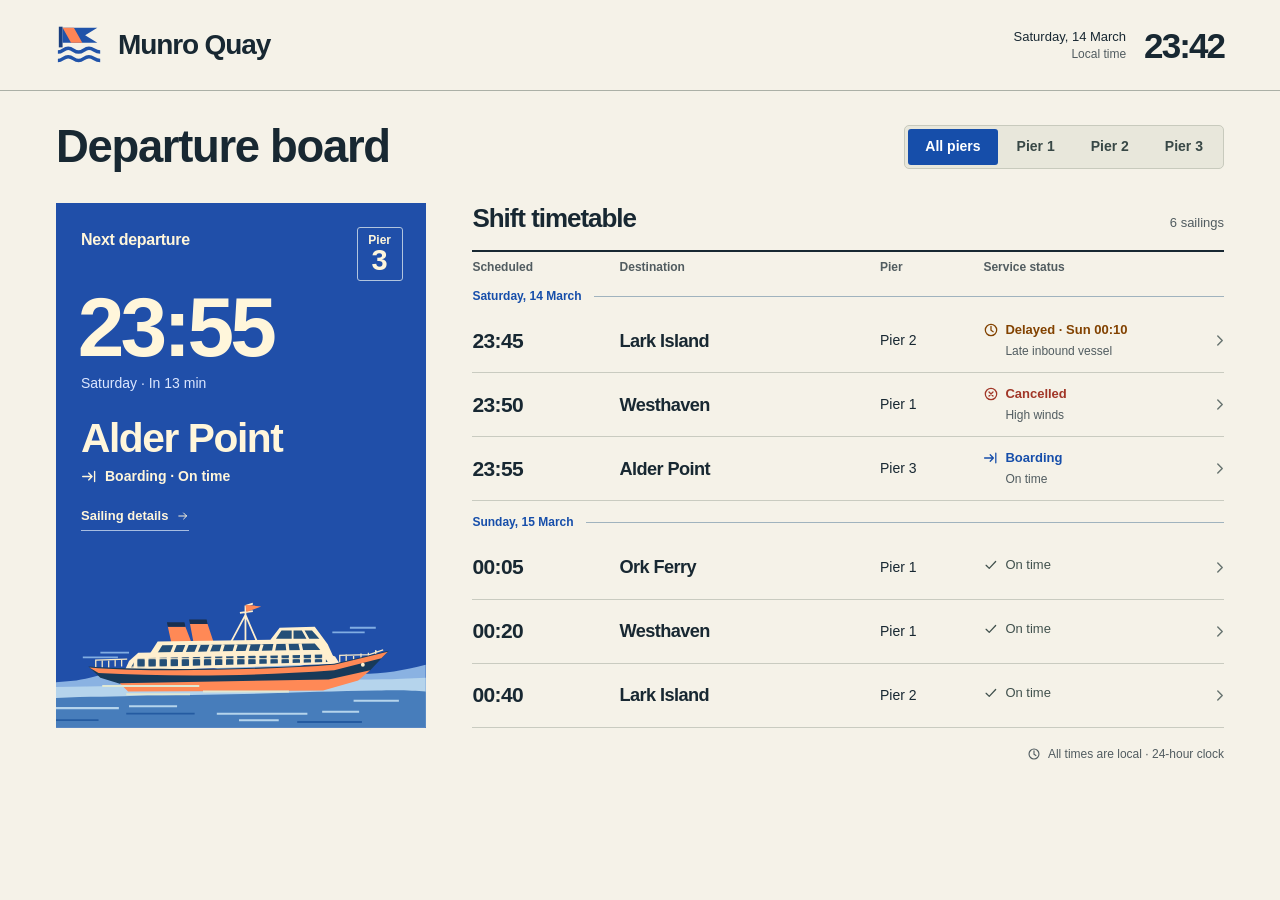
==== commit 5089491d: "Publish revised screen art direction and three redesigned demos" ====
--- a/docs/examples/ferry/after.html
+++ b/docs/examples/ferry/after.html
@@ -32,7 +32,7 @@
 .clock-label {display:block; color:var(--muted); font-size:12px}
 .clock time {font-size:35px; line-height:1; font-weight:550; letter-spacing:-.055em}
 .toolbar {display:flex; justify-content:space-between; align-items:center; gap:20px; padding:27px 0 24px}
-h1 {font-size:clamp(31px,3.55vw,49px); font-weight:650; letter-spacing:-.042em; line-height:1.05}
+h1 {font-size:clamp(31px,3.55vw,49px); font-weight:650; letter-spacing:-.029em; line-height:1.05}
 .filters {display:flex; gap:2px; padding:3px; background:#e8e7db; border:1px solid #c8cabd; border-radius:5px}
 .filters button {background:none; border:0; border-radius:3px; min-height:36px; padding:5px 17px; color:#384846; font-size:14px; font-weight:550; white-space:nowrap}
 .filters button:hover {background:#d9ded5}
